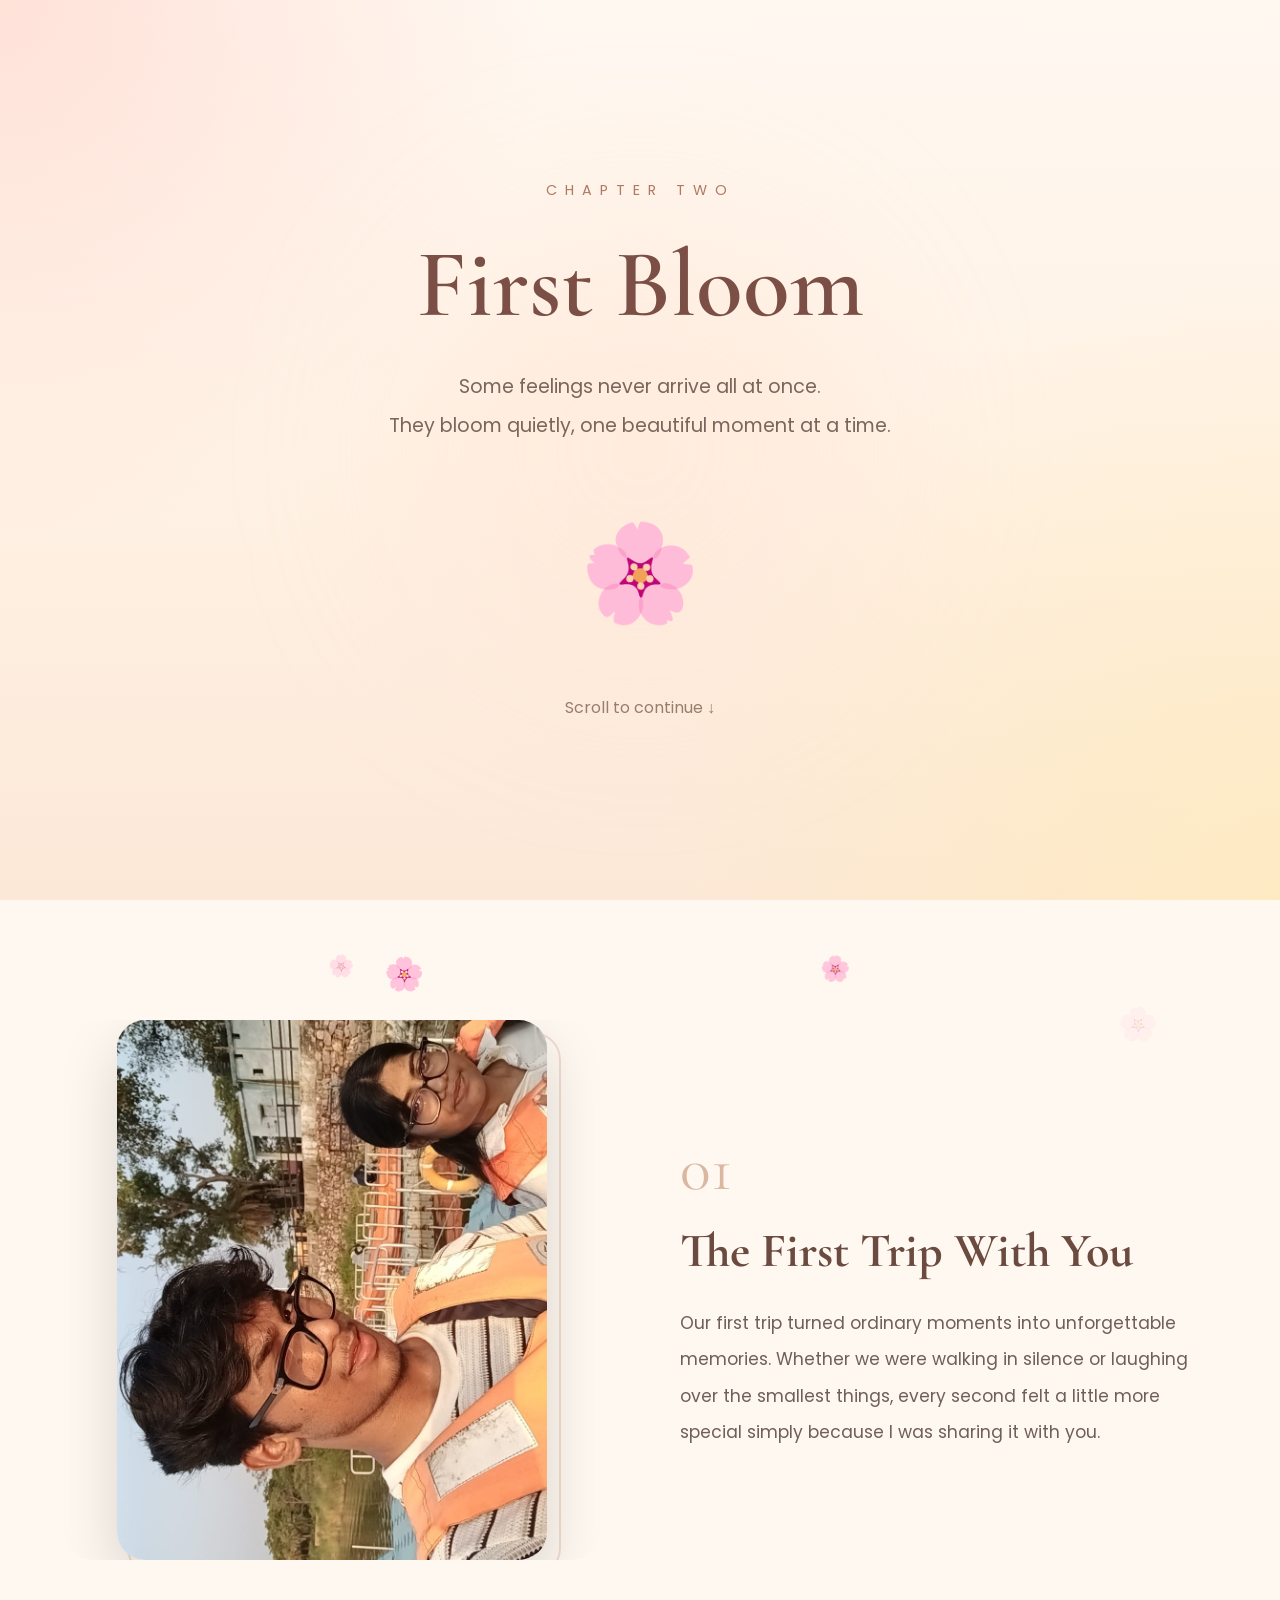
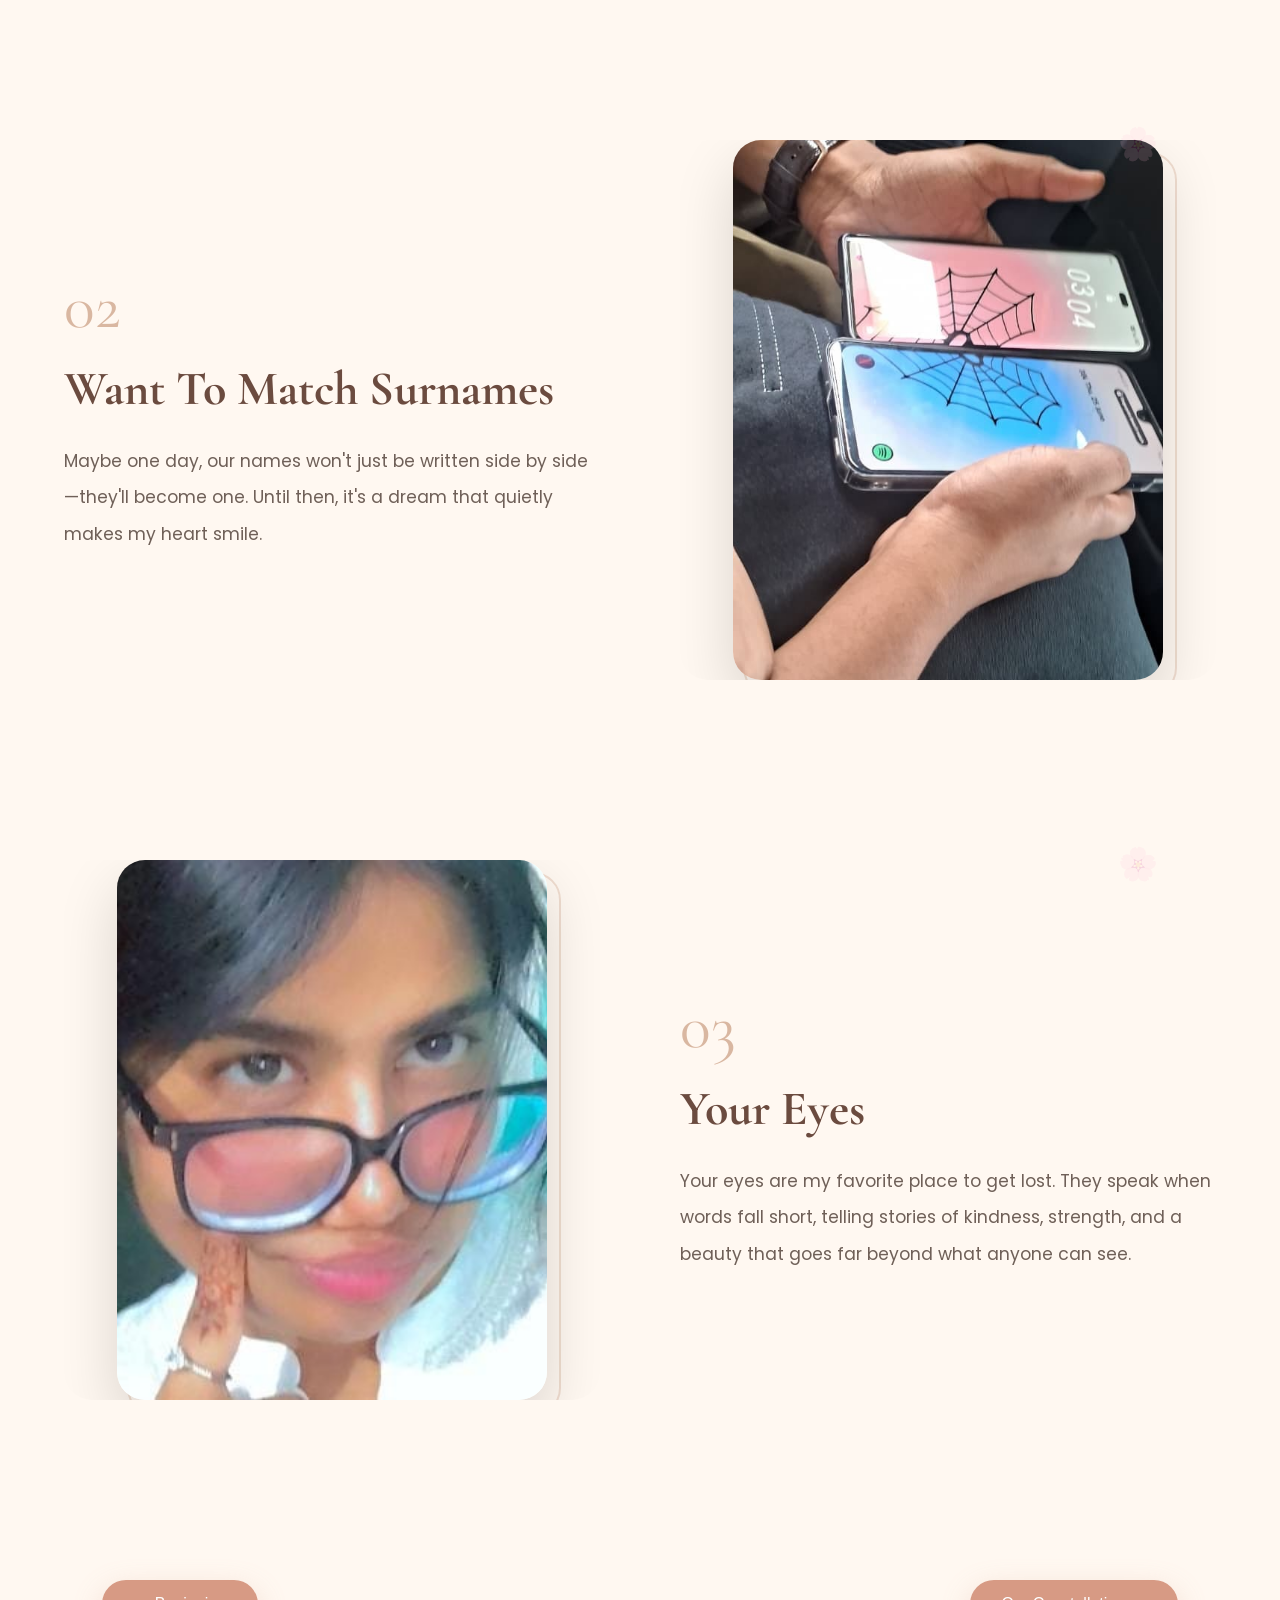
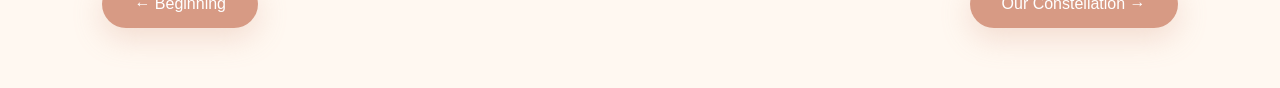
==== firstbloom.html @ 9a30002a "Add files via upload" ====
<!DOCTYPE html>

<html lang="en">

<head>

<meta charset="UTF-8">

<meta name="viewport" content="width=device-width, initial-scale=1.0">

<title>First Bloom</title>

<link rel="stylesheet" href="firstbloom.css">

<link href="https://fonts.googleapis.com/css2?family=Cormorant+Garamond:wght@400;500;600;700&family=Poppins:wght@300;400;500&display=swap" rel="stylesheet">

</head>

<body>



<!-- ==========================================
            BACKGROUND
========================================== -->

<div class="background"></div>

<div class="petals"></div>



<!-- ==========================================
            HERO
========================================== -->

<section class="hero">

    <p class="chapter">

        CHAPTER TWO

    </p>

    <h1>

        First Bloom

    </h1>

    <p class="subtitle">

        Some feelings never arrive all at once.
        <br>
        They bloom quietly,
        one beautiful moment at a time.

    </p>

    <div class="flower">

        🌸

    </div>

    <div class="scroll-indicator">

        Scroll to continue ↓

    </div>

</section>





<!-- ==========================================
            MEMORY GALLERY
========================================== -->

<section class="gallery">




    <!-- MEMORY ONE -->

    <div class="memory reveal">

        <div class="photo">

            <img src="Photo 4.jpeg" alt="Memory One">

        </div>

        <div class="text">

            <span class="memory-number">

                01

            </span>

            <h2>

                The First Trip With You

            </h2>

            <p>
             
                Our first trip turned ordinary moments into unforgettable memories.
                Whether we were walking in silence or laughing over the smallest things,
                every second felt a little more special simply because I was sharing it with you.

            </p>

        </div>

    </div>





    <!-- MEMORY TWO -->

    <div class="memory reverse reveal">

        <div class="photo">

            <img src="Photo 3.jpeg" alt="Memory Two">

        </div>

        <div class="text">

            <span class="memory-number">

                02

            </span>

            <h2>

                Want To Match Surnames

            </h2>

            <p>

                Maybe one day, our names won't just be written side by side—they'll become one.
                 Until then, it's a dream that quietly makes my heart smile.

            </p>

        </div>

    </div>





    <!-- MEMORY THREE -->

    <div class="memory reveal">

        <div class="photo">

            <img src="Photo 11.jpeg" alt="Memory Three">

        </div>

        <div class="text">

            <span class="memory-number">

                03

            </span>

            <h2>

                Your Eyes

            </h2>

            <p>

               Your eyes are my favorite place to get lost. They speak when words fall short, telling stories of kindness, strength, and a beauty that goes far beyond what anyone can see.

            </p>

        </div>

    </div>

</section>





<!-- ==========================================
            NAVIGATION
========================================== -->

<div class="navigation">

    <button id="back">

        ← Beginning

    </button>

    <button id="next">

        Our Constellation →

    </button>

</div>





<script src="firstbloom.js"></script>

</body>

</html>
---- firstbloom.css ----
/* ======================================================
                    RESET
====================================================== */

*{

    margin:0;

    padding:0;

    box-sizing:border-box;

}

html{

    scroll-behavior:smooth;

}

body{

    font-family:'Poppins',sans-serif;

    background:#fff8f1;

    color:#4b3f39;

    overflow-x:hidden;

}




/* ======================================================
                    BACKGROUND
====================================================== */

.background{

    position:fixed;

    inset:0;

    z-index:-3;

    background:

    radial-gradient(

    circle at top left,

    rgba(255,220,210,.8),

    transparent 35%

    ),

    radial-gradient(

    circle at bottom right,

    rgba(255,235,180,.6),

    transparent 40%

    ),

    linear-gradient(

    to bottom,

    #fff8f1,

    #fff2e5,

    #fce8d7

    );

}




/* ======================================================
                    PETALS LAYER
====================================================== */

.petals{

    position:fixed;

    inset:0;

    pointer-events:none;

    z-index:-2;

}




/* ======================================================
                    HERO
====================================================== */

.hero{

    min-height:100vh;

    display:flex;

    flex-direction:column;

    justify-content:center;

    align-items:center;

    text-align:center;

    padding:40px 20px;

}




.chapter{

    letter-spacing:8px;

    font-size:.9rem;

    color:#b07a63;

    margin-bottom:25px;

}




.hero h1{

    font-family:'Cormorant Garamond',serif;

    font-size:6rem;

    font-weight:600;

    color:#7b4f45;

    margin-bottom:25px;

}




.subtitle{

    max-width:700px;

    line-height:2;

    font-size:1.2rem;

    color:#7a665d;

}




/* ======================================================
                    FLOWER
====================================================== */

.flower{

    margin-top:55px;

    font-size:6rem;

    animation:

    bloomFloat 4s ease-in-out infinite;

}




@keyframes bloomFloat{

    0%,100%{

        transform:translateY(0);

    }

    50%{

        transform:translateY(-15px);

    }

}




/* ======================================================
                    SCROLL
====================================================== */

.scroll-indicator{

    margin-top:50px;

    color:#9a7d6c;

    animation:

    scrollMove 2s infinite;

}




@keyframes scrollMove{

    0%,100%{

        transform:translateY(0);

        opacity:.6;

    }

    50%{

        transform:translateY(12px);

        opacity:1;

    }

}


/* ======================================================
                    MEMORY GALLERY
====================================================== */


.gallery{

    width:min(1200px,90%);

    margin:120px auto;

    display:flex;

    flex-direction:column;

    gap:180px;

}





/* ======================================================
                    MEMORY CARD
====================================================== */


.memory{

    display:flex;

    align-items:center;

    justify-content:space-between;

    gap:80px;

}





.memory.reverse{

    flex-direction:row-reverse;

}





/* ======================================================
                    PHOTO
====================================================== */


.photo{

    flex:1;

    display:flex;

    justify-content:center;

}





.photo img{

    width:100%;

    max-width:430px;

    height:540px;

    object-fit:cover;

    border-radius:28px;

    box-shadow:

    0 25px 60px rgba(0,0,0,.15);

    transition:

    transform .5s ease,

    box-shadow .5s ease;

}





.photo img:hover{

    transform:

    scale(1.03)

    rotate(-2deg);

    box-shadow:

    0 35px 80px rgba(0,0,0,.22);

}





/* ======================================================
                    PHOTO FRAME
====================================================== */


.photo{

    position:relative;

}



.photo::before{

    content:"";

    position:absolute;

    width:100%;

    max-width:430px;

    height:540px;

    border:2px solid rgba(210,170,145,.35);

    border-radius:28px;

    transform:

    translate(12px,12px);

    z-index:-1;

}





/* ======================================================
                    TEXT
====================================================== */


.text{

    flex:1;

}





.memory-number{

    display:inline-block;

    font-size:4rem;

    font-family:'Cormorant Garamond',serif;

    color:#d9b7a1;

    margin-bottom:15px;

}





.text h2{

    font-family:'Cormorant Garamond',serif;

    font-size:3rem;

    color:#6b4b3f;

    margin-bottom:25px;

}





.text p{

    font-size:1.08rem;

    line-height:2.1;

    color:#6f6058;

}





/* ======================================================
                    REVEAL
====================================================== */


.reveal{

    opacity:0;

    transform:

    translateY(80px);

    transition:

    opacity 1s ease,

    transform 1s ease;

}





.reveal.show{

    opacity:1;

    transform:

    translateY(0);

}


/* ======================================================
                    SOFT GLOW
====================================================== */

.hero::before{

    content:"";

    position:absolute;

    width:450px;

    height:450px;

    border-radius:50%;

    background:rgba(255,220,200,.25);

    filter:blur(90px);

    z-index:-1;

}







/* ======================================================
                    FLOWER DECORATIONS
====================================================== */

.memory::after{

    content:"🌸";

    position:absolute;

    font-size:2rem;

    opacity:.15;

    right:5%;

    top:-20px;

    animation:flowerFloat 5s ease-in-out infinite;

}



.memory{

    position:relative;

}



@keyframes flowerFloat{

    0%,100%{

        transform:translateY(0) rotate(0deg);

    }

    50%{

        transform:translateY(-10px) rotate(8deg);

    }

}







/* ======================================================
                    IMAGE SHINE
====================================================== */

.photo{

    overflow:hidden;

    border-radius:28px;

}



.photo::after{

    content:"";

    position:absolute;

    top:0;

    left:-130%;

    width:60%;

    height:100%;

    background:

    linear-gradient(

    90deg,

    transparent,

    rgba(255,255,255,.35),

    transparent

    );

    transition:1s;

}



.photo:hover::after{

    left:150%;

}







/* ======================================================
                    NAVIGATION
====================================================== */

.navigation{

    width:100%;

    display:flex;

    justify-content:space-between;

    align-items:center;

    padding:60px 8%;

}



.navigation button{

    padding:15px 32px;

    border:none;

    border-radius:40px;

    cursor:pointer;

    font-size:1rem;

    background:#d79a84;

    color:white;

    transition:.35s;

    box-shadow:

    0 10px 30px rgba(215,154,132,.3);

}



.navigation button:hover{

    transform:

    translateY(-5px);



    background:#c9856d;



    box-shadow:

    0 18px 40px rgba(201,133,109,.35);

}







/* ======================================================
                    PAGE APPEAR
====================================================== */

body{

    animation:pageAppear 1.5s ease;

}



@keyframes pageAppear{

    from{

        opacity:0;

    }

    to{

        opacity:1;

    }

}







/* ======================================================
                    FLOATING PETALS
====================================================== */

.petal{

    position:fixed;

    top:-40px;

    font-size:1.4rem;

    pointer-events:none;

    animation:fall linear forwards;

    opacity:.8;

}



@keyframes fall{

    0%{

        transform:

        translateY(-20px)

        rotate(0deg);

    }

    100%{

        transform:

        translateY(110vh)

        rotate(360deg);

    }

}







/* ======================================================
                    MOBILE
====================================================== */

@media(max-width:900px){

    .memory,

    .memory.reverse{

        flex-direction:column;

        gap:40px;

    }

    .text{

        text-align:center;

    }

    .hero h1{

        font-size:4rem;

    }

    .subtitle{

        font-size:1rem;

    }

    .photo img{

        max-width:100%;

        height:auto;

    }

    .photo::before{

        display:none;

    }

    .memory-number{

        font-size:3rem;

    }

    .text h2{

        font-size:2.4rem;

    }

    .gallery{

        gap:100px;

    }

    .navigation{

        flex-direction:column;

        gap:20px;

        padding:40px 20px;

    }

    .navigation button{

        width:100%;

        max-width:320px;

    }

}
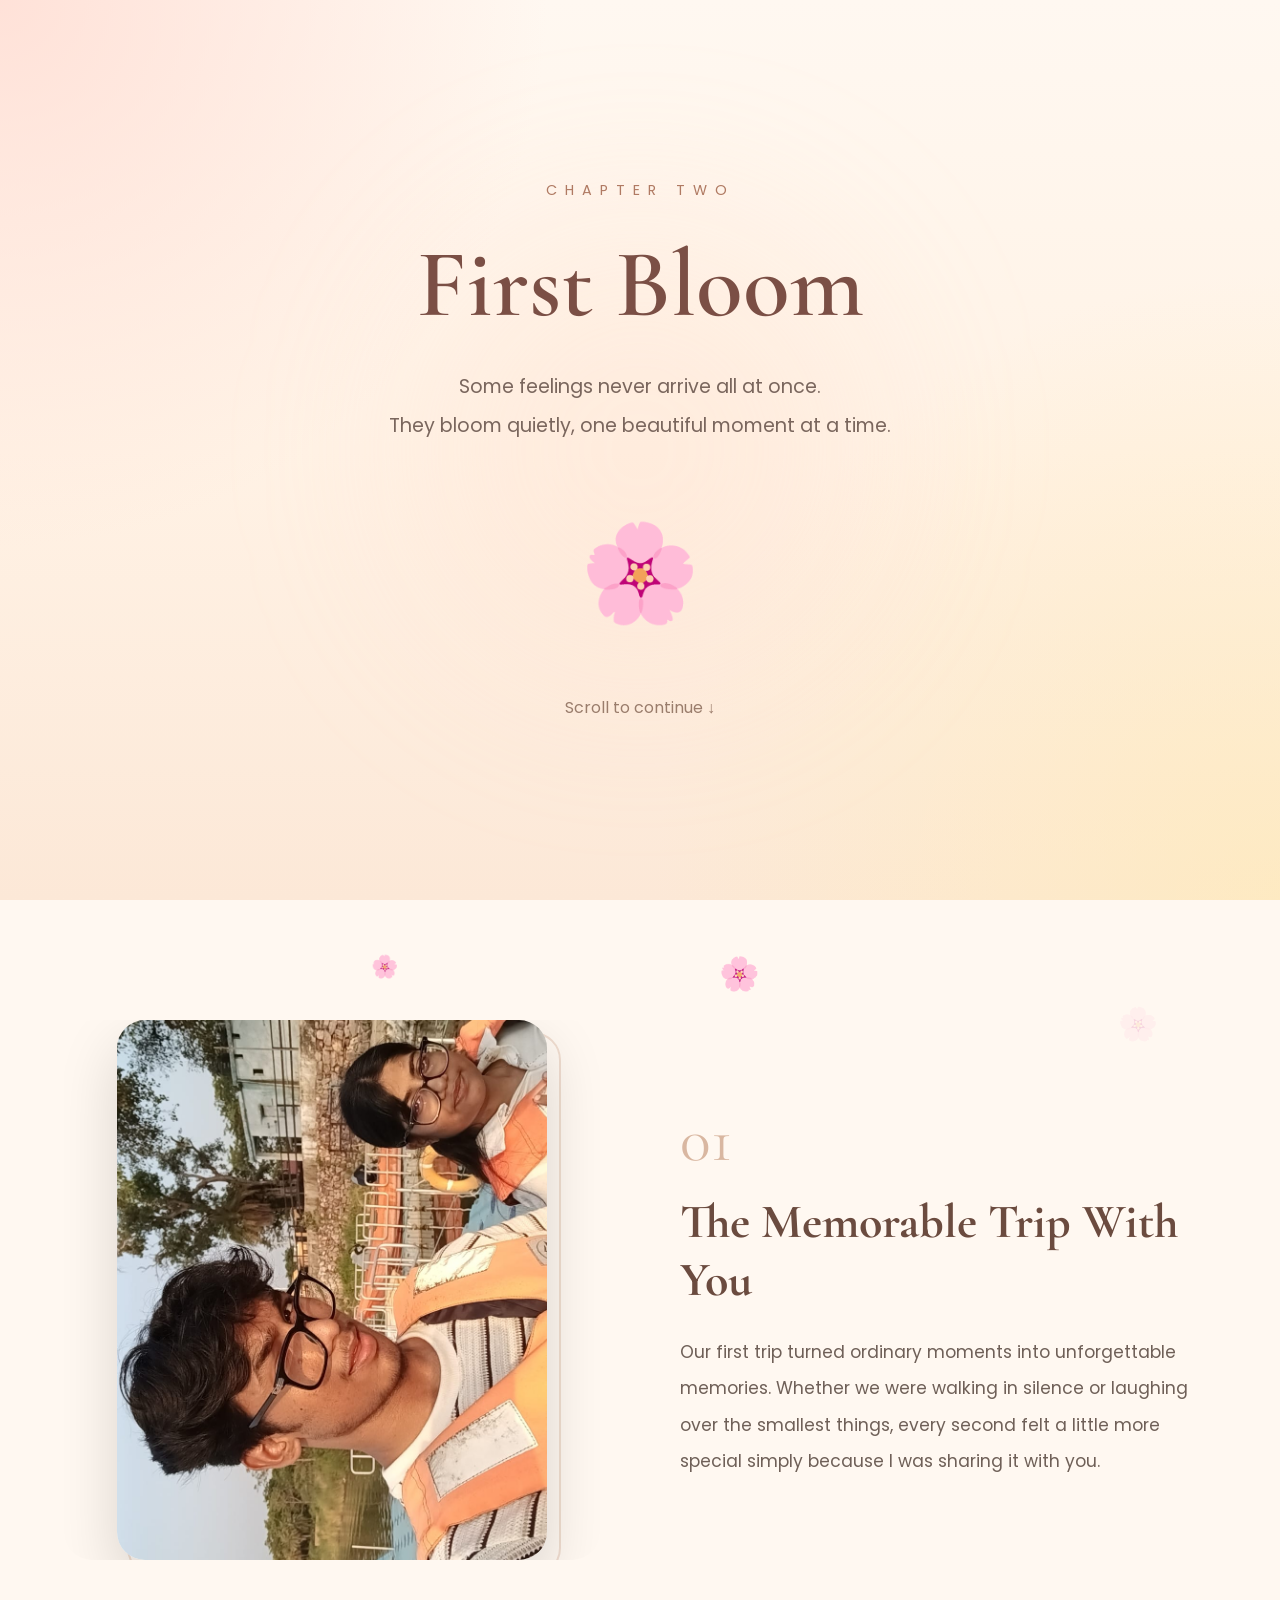
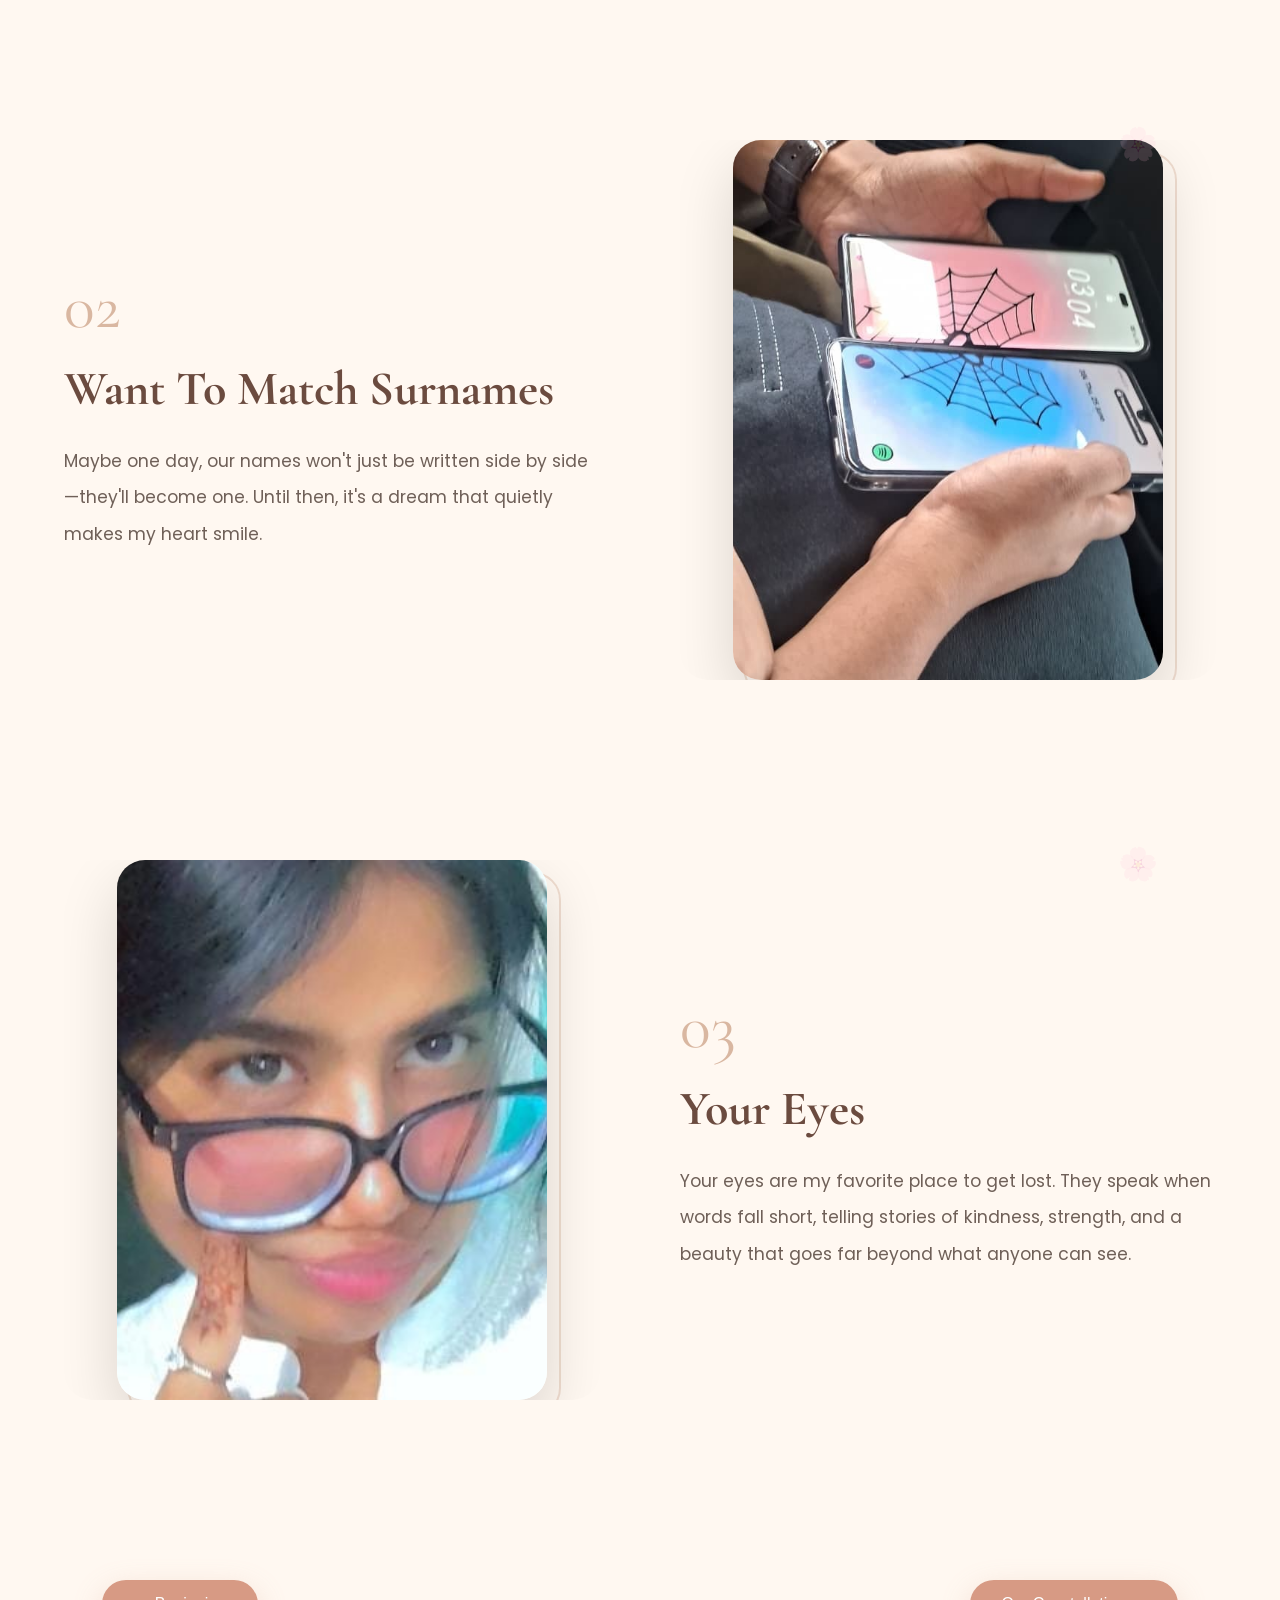
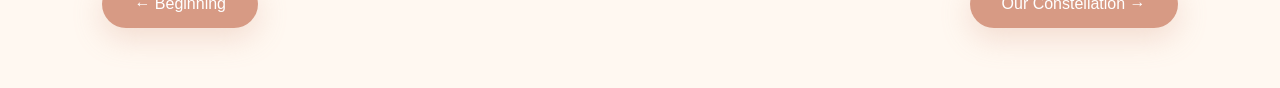
==== commit c79d2216: "Update firstbloom.html" ====
--- a/firstbloom.html
+++ b/firstbloom.html
@@ -104,7 +104,7 @@
 
             <h2>
 
-                The First Trip With You
+                The Memorable Trip With You
 
             </h2>
 
@@ -231,4 +231,4 @@
 
 </body>
 
-</html>+</html>
